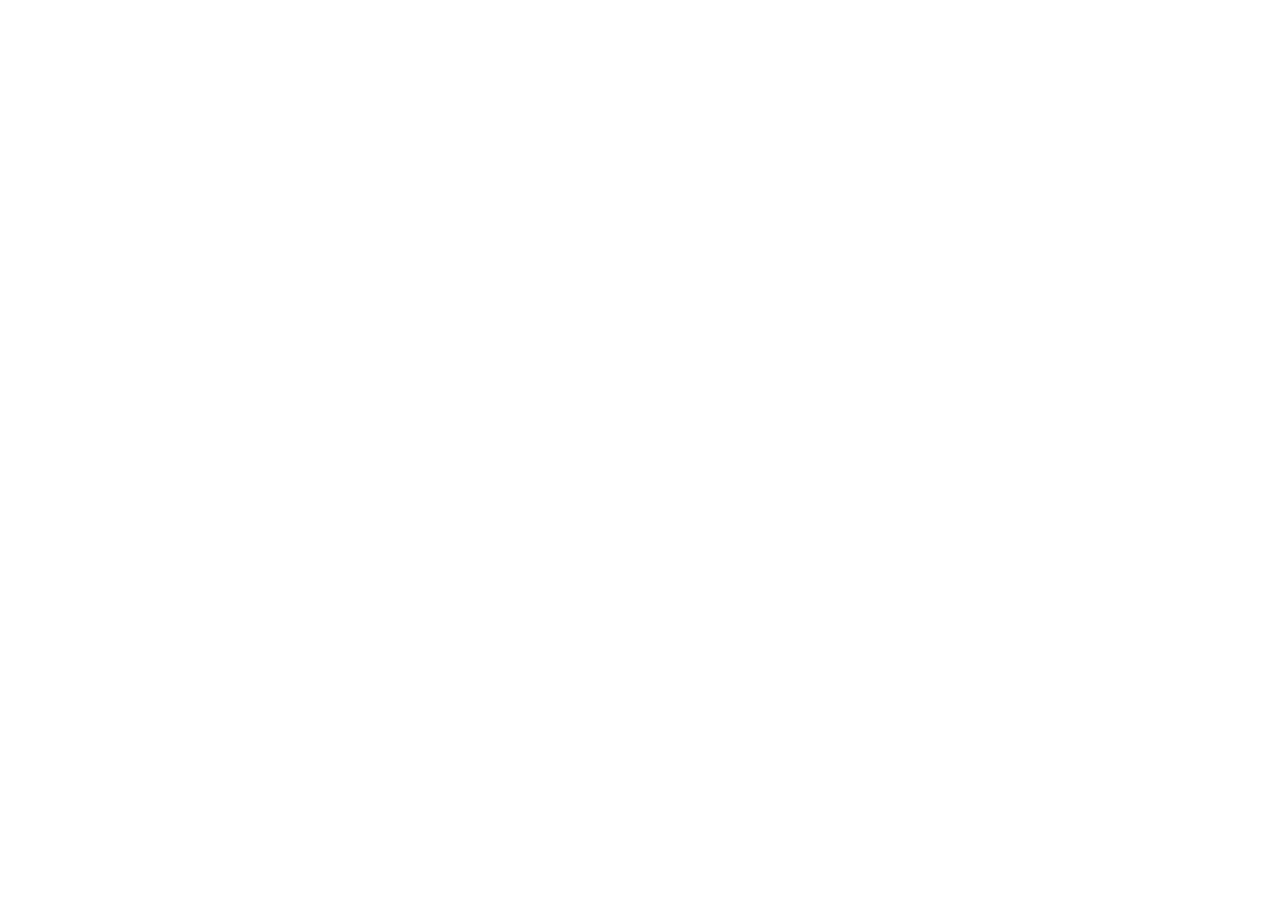
==== Hirer.html @ 2432a807 "Made the necessary files" ====
<!DOCTYPE html>
<html lang="en">
<head>
<meta charset="UTF-8">
<meta name="viewport" content="width=device-width, initial-scale=1.0">
<meta http-equiv="X-UA-Compatible" content="ie=edge">
<meta name="Description" content="Enter your description here"/>
<link rel="stylesheet" href="https://cdnjs.cloudflare.com/ajax/libs/twitter-bootstrap/5.1.0/css/bootstrap.min.css">
<link rel="stylesheet" href="https://cdnjs.cloudflare.com/ajax/libs/font-awesome/5.15.4/css/all.min.css">
<link rel="stylesheet" href="assets/css/style.css">
<title>Hirer Page</title>
</head>
<body>

<script src="https://cdnjs.cloudflare.com/ajax/libs/popper.js/2.9.2/umd/popper.min.js"></script>
<script src="https://cdnjs.cloudflare.com/ajax/libs/twitter-bootstrap/5.1.0/js/bootstrap.min.js"></script>
</body>
</html>
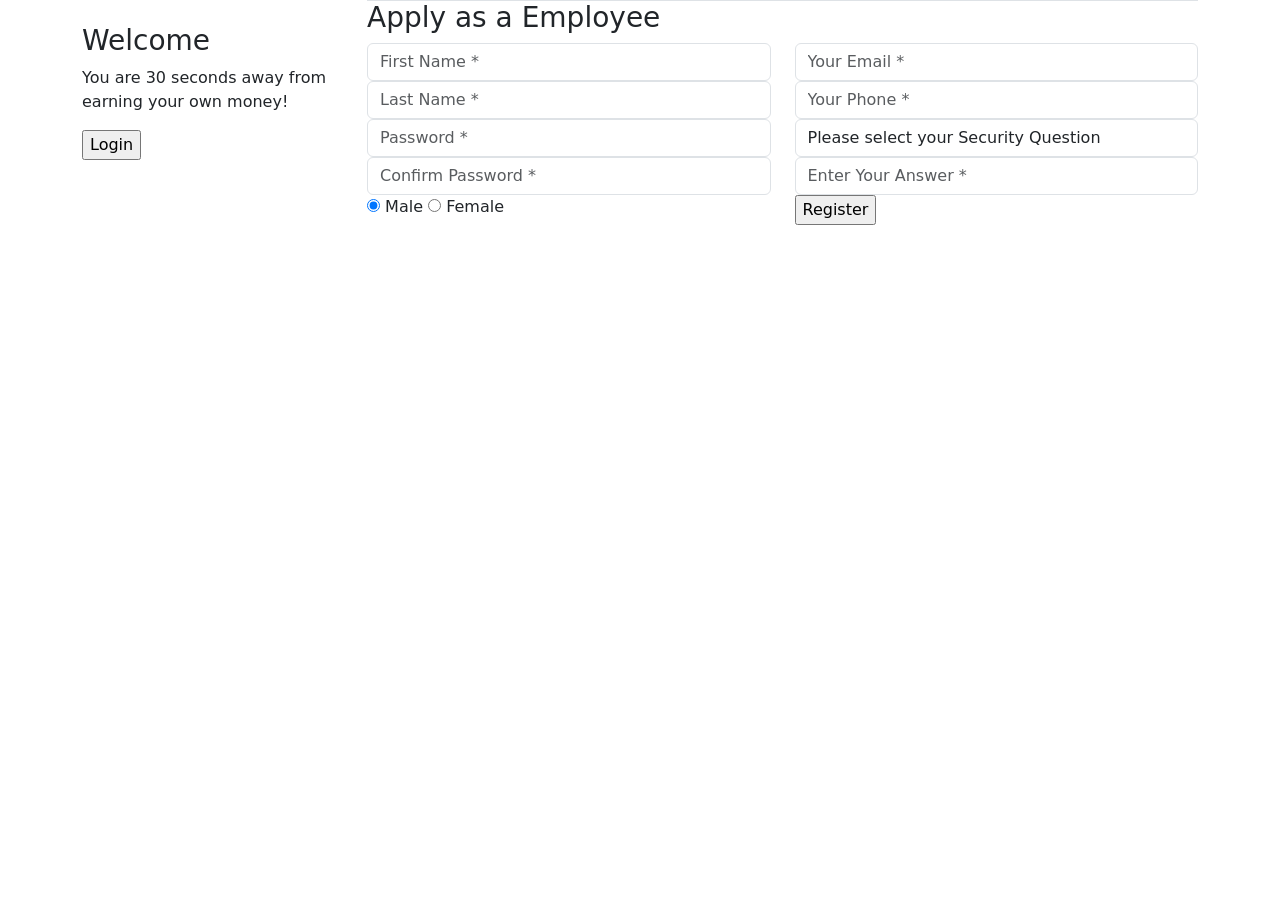
==== commit 135541da: "Wrote the html of Hirer" ====
--- a/Hirer.html
+++ b/Hirer.html
@@ -10,9 +10,167 @@
 <link rel="stylesheet" href="assets/css/style.css">
 <title>Hirer Page</title>
 </head>
-<body>
-
-<script src="https://cdnjs.cloudflare.com/ajax/libs/popper.js/2.9.2/umd/popper.min.js"></script>
-<script src="https://cdnjs.cloudflare.com/ajax/libs/twitter-bootstrap/5.1.0/js/bootstrap.min.js"></script>
-</body>
+<body oncontextmenu="return false" class="snippet-body">
+    <div class="container register">
+      <div class="row">
+        <div class="col-md-3 register-left">
+          <img src="https://image.ibb.co/n7oTvU/logo_white.png" alt="" />
+          <h3>Welcome</h3>
+          <p>You are 30 seconds away from earning your own money!</p>
+          <input type="submit" name="" value="Login" /><br />
+        </div>
+        <div class="col-md-9 register-right">
+          <ul class="nav nav-tabs nav-justified" id="myTab" role="tablist">
+          </ul>
+          <div class="tab-content" id="myTabContent">
+            <div
+              class="tab-pane fade show active"
+              id="home"
+              role="tabpanel"
+              aria-labelledby="home-tab"
+            >
+              <h3 class="register-heading">Apply as a Employee</h3>
+              <div class="row register-form">
+                <div class="col-md-6">
+                  <div class="form-group">
+                    <input
+                      type="text"
+                      class="form-control"
+                      placeholder="First Name *"
+                      value=""
+                    />
+                  </div>
+                  <div class="form-group">
+                    <input
+                      type="text"
+                      class="form-control"
+                      placeholder="Last Name *"
+                      value=""
+                    />
+                  </div>
+                  <div class="form-group">
+                    <input
+                      type="password"
+                      class="form-control"
+                      placeholder="Password *"
+                      value=""
+                    />
+                  </div>
+                  <div class="form-group">
+                    <input
+                      type="password"
+                      class="form-control"
+                      placeholder="Confirm Password *"
+                      value=""
+                    />
+                  </div>
+                  <div class="form-group">
+                    <div class="maxl">
+                      <label class="radio inline">
+                        <input
+                          type="radio"
+                          name="gender"
+                          value="male"
+                          checked
+                        />
+                        <span> Male </span>
+                      </label>
+                      <label class="radio inline">
+                        <input type="radio" name="gender" value="female" />
+                        <span>Female </span>
+                      </label>
+                    </div>
+                  </div>
+                </div>
+                <div class="col-md-6">
+                  <div class="form-group">
+                    <input
+                      type="email"
+                      class="form-control"
+                      placeholder="Your Email *"
+                      value=""
+                    />
+                  </div>
+                  <div class="form-group">
+                    <input
+                      type="text"
+                      minlength="10"
+                      maxlength="10"
+                      name="txtEmpPhone"
+                      class="form-control"
+                      placeholder="Your Phone *"
+                      value=""
+                    />
+                  </div>
+                  <div class="form-group">
+                    <select class="form-control">
+                      <option class="hidden" selected disabled>
+                        Please select your Security Question
+                      </option>
+                      <option>What tf</option>
+                      <option>What tf</option>
+                      <option>What tf</option>
+                    </select>
+                  </div>
+                  <div class="form-group">
+                    <input
+                      type="text"
+                      class="form-control"
+                      placeholder="Enter Your Answer *"
+                      value=""
+                    />
+                  </div>
+                  <input type="submit" class="btnRegister" value="Register" />
+                </div>
+              </div>
+            </div>
+            <div
+              class="tab-pane fade show"
+              id="profile"
+              role="tabpanel"
+              aria-labelledby="profile-tab"
+            >
+              <h3 class="register-heading">Apply as a Hirer</h3>
+              <div class="row register-form">
+                <div class="col-md-6">
+                  <div class="form-group">
+                    <input
+                      type="text"
+                      class="form-control"
+                      placeholder="First Name *"
+                      value=""
+                    />
+                  </div>
+                  <div class="form-group">
+                    <input
+                      type="text"
+                      class="form-control"
+                      placeholder="Last Name *"
+                      value=""
+                    />
+                  </div>
+                  <div class="form-group">
+                    <input
+                      type="email"
+                      class="form-control"
+                      placeholder="Email *"
+                      value=""
+                    />
+                  </div>
+                  <div class="form-group">
+                    <input
+                      type="text"
+                      maxlength="10"
+                      minlength="10"
+                      class="form-control"
+                      placeholder="Phone *"
+                      value=""
+                    />
+                  </div>
+                </div>
+              </div>
+                
+              <script src="https://cdnjs.cloudflare.com/ajax/libs/popper.js/2.9.2/umd/popper.min.js"></script>
+              <script src="https://cdnjs.cloudflare.com/ajax/libs/twitter-bootstrap/5.1.0/js/bootstrap.min.js"></script>
+  </body>
 </html>
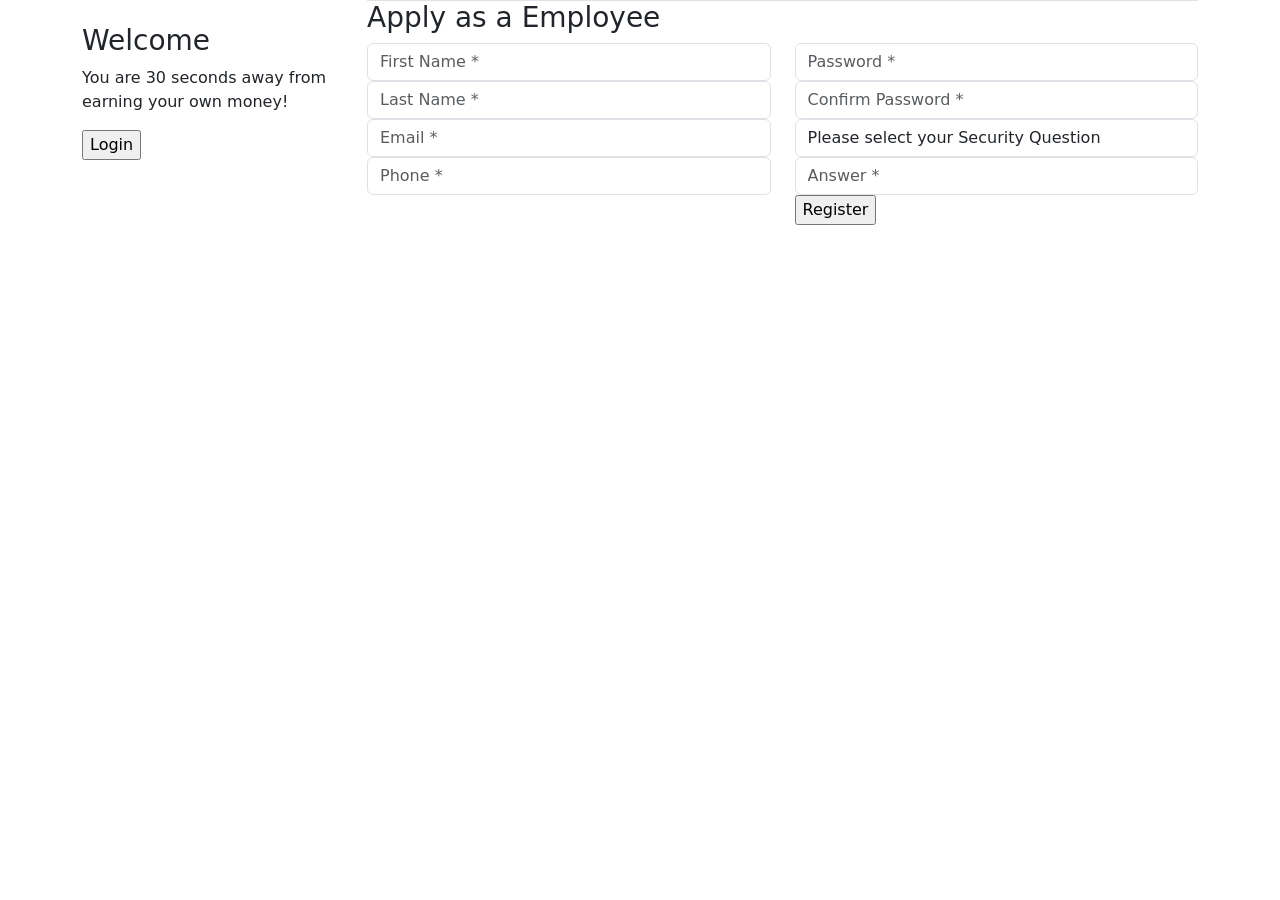
==== commit 6e474ee9: "Wrote the HTML of both the pages" ====
--- a/Hirer.html
+++ b/Hirer.html
@@ -1,176 +1,77 @@
 <!DOCTYPE html>
 <html lang="en">
+
 <head>
-<meta charset="UTF-8">
-<meta name="viewport" content="width=device-width, initial-scale=1.0">
-<meta http-equiv="X-UA-Compatible" content="ie=edge">
-<meta name="Description" content="Enter your description here"/>
-<link rel="stylesheet" href="https://cdnjs.cloudflare.com/ajax/libs/twitter-bootstrap/5.1.0/css/bootstrap.min.css">
-<link rel="stylesheet" href="https://cdnjs.cloudflare.com/ajax/libs/font-awesome/5.15.4/css/all.min.css">
-<link rel="stylesheet" href="assets/css/style.css">
-<title>Hirer Page</title>
+    <meta charset="UTF-8">
+    <meta name="viewport" content="width=device-width, initial-scale=1.0">
+    <meta http-equiv="X-UA-Compatible" content="ie=edge">
+    <meta name="Description" content="Enter your description here" />
+    <link rel="stylesheet" href="https://cdnjs.cloudflare.com/ajax/libs/twitter-bootstrap/5.1.0/css/bootstrap.min.css">
+    <link rel="stylesheet" href="https://cdnjs.cloudflare.com/ajax/libs/font-awesome/5.15.4/css/all.min.css">
+    <link rel="stylesheet" href="assets/css/style.css">
+    <title>Hirer Page</title>
 </head>
+
 <body oncontextmenu="return false" class="snippet-body">
     <div class="container register">
-      <div class="row">
-        <div class="col-md-3 register-left">
-          <img src="https://image.ibb.co/n7oTvU/logo_white.png" alt="" />
-          <h3>Welcome</h3>
-          <p>You are 30 seconds away from earning your own money!</p>
-          <input type="submit" name="" value="Login" /><br />
-        </div>
-        <div class="col-md-9 register-right">
-          <ul class="nav nav-tabs nav-justified" id="myTab" role="tablist">
-          </ul>
-          <div class="tab-content" id="myTabContent">
-            <div
-              class="tab-pane fade show active"
-              id="home"
-              role="tabpanel"
-              aria-labelledby="home-tab"
-            >
-              <h3 class="register-heading">Apply as a Employee</h3>
-              <div class="row register-form">
-                <div class="col-md-6">
-                  <div class="form-group">
-                    <input
-                      type="text"
-                      class="form-control"
-                      placeholder="First Name *"
-                      value=""
-                    />
-                  </div>
-                  <div class="form-group">
-                    <input
-                      type="text"
-                      class="form-control"
-                      placeholder="Last Name *"
-                      value=""
-                    />
-                  </div>
-                  <div class="form-group">
-                    <input
-                      type="password"
-                      class="form-control"
-                      placeholder="Password *"
-                      value=""
-                    />
-                  </div>
-                  <div class="form-group">
-                    <input
-                      type="password"
-                      class="form-control"
-                      placeholder="Confirm Password *"
-                      value=""
-                    />
-                  </div>
-                  <div class="form-group">
-                    <div class="maxl">
-                      <label class="radio inline">
-                        <input
-                          type="radio"
-                          name="gender"
-                          value="male"
-                          checked
-                        />
-                        <span> Male </span>
-                      </label>
-                      <label class="radio inline">
-                        <input type="radio" name="gender" value="female" />
-                        <span>Female </span>
-                      </label>
+        <div class="row">
+            <div class="col-md-3 register-left">
+                <img src="https://image.ibb.co/n7oTvU/logo_white.png" alt="" />
+                <h3>Welcome</h3>
+                <p>You are 30 seconds away from earning your own money!</p>
+                <input type="submit" name="" value="Login" /><br />
+            </div>
+            <div class="col-md-9 register-right">
+                <ul class="nav nav-tabs nav-justified" id="myTab" role="tablist">
+                </ul>
+                <div class="tab-content" id="myTabContent">
+                    <div class="tab-pane fade show active" id="home" role="tabpanel" aria-labelledby="home-tab">
+                        <h3 class="register-heading">Apply as a Employee</h3>
+                        <div class="row register-form">
+                            <div class="col-md-6">
+                                <div class="form-group">
+                                    <input type="text" class="form-control" placeholder="First Name *" value="" />
+                                </div>
+                                <div class="form-group">
+                                    <input type="text" class="form-control" placeholder="Last Name *" value="" />
+                                </div>
+                                <div class="form-group">
+                                    <input type="password" class="form-control" placeholder="Email *" value="" />
+                                </div>
+                                <div class="form-group">
+                                    <input type="password" class="form-control" placeholder="Phone *"
+                                        value="" />
+                                </div>
+                            </div>
+                            <div class="col-md-6">
+                                <div class="form-group">
+                                    <input type="email" class="form-control" placeholder="Password *" value="" />
+                                </div>
+                                <div class="form-group">
+                                    <input type="text" minlength="10" maxlength="10" name="txtEmpPhone"
+                                        class="form-control" placeholder="Confirm Password *" value="" />
+                                </div>
+                                <div class="form-group">
+                                    <select class="form-control">
+                                        <option class="hidden" selected disabled>
+                                            Please select your Security Question
+                                        </option>
+                                        <option>What is your pet's name?</option>
+                                        <option>Whom do you love the most?</option>
+                                        <option>What is the name of your first school?</option>
+                                    </select>
+                                </div>
+                                <div class="form-group">
+                                    <input type="text" class="form-control" placeholder="Answer *"
+                                        value="" />
+                                </div>
+                                <input type="submit" class="btnRegister" value="Register" />
+                            </div>
+                        </div>
                     </div>
-                  </div>
-                </div>
-                <div class="col-md-6">
-                  <div class="form-group">
-                    <input
-                      type="email"
-                      class="form-control"
-                      placeholder="Your Email *"
-                      value=""
-                    />
-                  </div>
-                  <div class="form-group">
-                    <input
-                      type="text"
-                      minlength="10"
-                      maxlength="10"
-                      name="txtEmpPhone"
-                      class="form-control"
-                      placeholder="Your Phone *"
-                      value=""
-                    />
-                  </div>
-                  <div class="form-group">
-                    <select class="form-control">
-                      <option class="hidden" selected disabled>
-                        Please select your Security Question
-                      </option>
-                      <option>What tf</option>
-                      <option>What tf</option>
-                      <option>What tf</option>
-                    </select>
-                  </div>
-                  <div class="form-group">
-                    <input
-                      type="text"
-                      class="form-control"
-                      placeholder="Enter Your Answer *"
-                      value=""
-                    />
-                  </div>
-                  <input type="submit" class="btnRegister" value="Register" />
-                </div>
-              </div>
-            </div>
-            <div
-              class="tab-pane fade show"
-              id="profile"
-              role="tabpanel"
-              aria-labelledby="profile-tab"
-            >
-              <h3 class="register-heading">Apply as a Hirer</h3>
-              <div class="row register-form">
-                <div class="col-md-6">
-                  <div class="form-group">
-                    <input
-                      type="text"
-                      class="form-control"
-                      placeholder="First Name *"
-                      value=""
-                    />
-                  </div>
-                  <div class="form-group">
-                    <input
-                      type="text"
-                      class="form-control"
-                      placeholder="Last Name *"
-                      value=""
-                    />
-                  </div>
-                  <div class="form-group">
-                    <input
-                      type="email"
-                      class="form-control"
-                      placeholder="Email *"
-                      value=""
-                    />
-                  </div>
-                  <div class="form-group">
-                    <input
-                      type="text"
-                      maxlength="10"
-                      minlength="10"
-                      class="form-control"
-                      placeholder="Phone *"
-                      value=""
-                    />
-                  </div>
-                </div>
-              </div>
-                
-              <script src="https://cdnjs.cloudflare.com/ajax/libs/popper.js/2.9.2/umd/popper.min.js"></script>
-              <script src="https://cdnjs.cloudflare.com/ajax/libs/twitter-bootstrap/5.1.0/js/bootstrap.min.js"></script>
-  </body>
+                        <script src="https://cdnjs.cloudflare.com/ajax/libs/popper.js/2.9.2/umd/popper.min.js"></script>
+                        <script
+                            src="https://cdnjs.cloudflare.com/ajax/libs/twitter-bootstrap/5.1.0/js/bootstrap.min.js"></script>
+</body>
+
 </html>
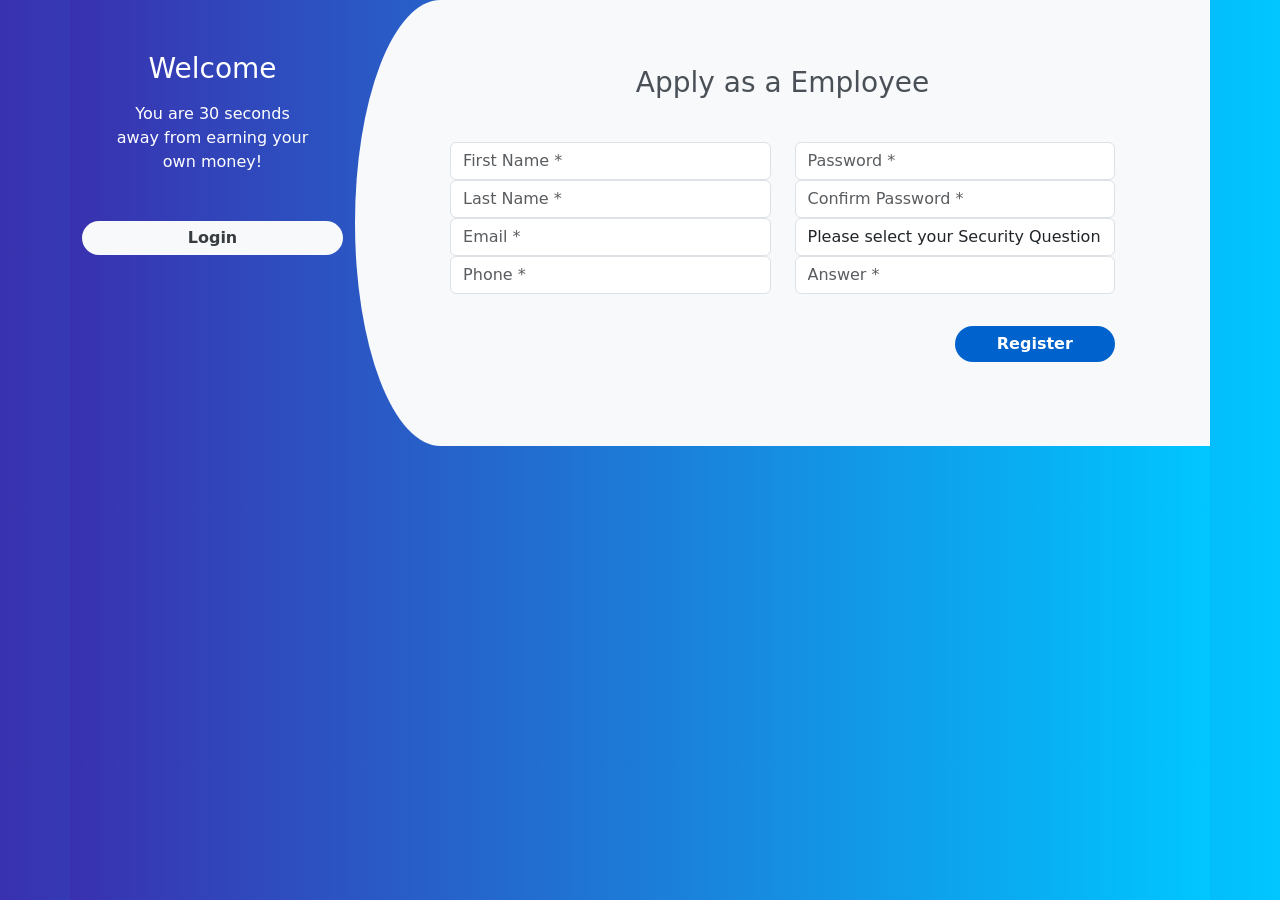
==== commit 0ee190db: "Wrote the css" ====
--- a/Hirer.html
+++ b/Hirer.html
@@ -8,7 +8,7 @@
     <meta name="Description" content="Enter your description here" />
     <link rel="stylesheet" href="https://cdnjs.cloudflare.com/ajax/libs/twitter-bootstrap/5.1.0/css/bootstrap.min.css">
     <link rel="stylesheet" href="https://cdnjs.cloudflare.com/ajax/libs/font-awesome/5.15.4/css/all.min.css">
-    <link rel="stylesheet" href="assets/css/style.css">
+    <link rel="stylesheet" href="./style.css">
     <title>Hirer Page</title>
 </head>
 
--- a/style.css
+++ b/style.css
@@ -0,0 +1,130 @@
+body{
+    background: -webkit-linear-gradient(left, #3931af, #00c6ff);
+}
+
+html, body {
+    height: 100%;
+    width: 100%;
+    margin: 0;
+    padding: 0;
+}
+
+.register {
+    background: -webkit-linear-gradient(left, #3931af, #00c6ff);
+    width: 100%;
+    height: 100%;
+  }
+
+  .register-left {
+    text-align: center;
+    color: #fff;
+    margin-top: 0;
+  }
+
+  .register-left input {
+    border: none;
+    border-radius: 1.5rem;
+    padding: 2%;
+    width: 100%;
+    background: #f8f9fa;
+    font-weight: bold;
+    color: #383d41;
+    margin-top:0;
+    margin-bottom: 0;
+    cursor: pointer;
+  }
+
+  .register-right {
+    background: #f8f9fa;
+    border-top-left-radius: 10% 50%;
+    border-bottom-left-radius: 10% 50%;
+  }
+
+  .register-left img {
+    margin-top: 15%;
+    margin-bottom: 5%;
+    width: 25%;
+    -webkit-animation: mover 2s infinite alternate;
+    animation: mover 1s infinite alternate;
+  }
+
+  @-webkit-keyframes mover {
+    0% {
+      transform: translateY(0);
+    }
+
+    100% {
+      transform: translateY(-20px);
+    }
+  }
+
+  @keyframes mover {
+    0% {
+      transform: translateY(0);
+    }
+
+    100% {
+      transform: translateY(-20px);
+    }
+  }
+
+  .register-left p {
+    font-weight: lighter;
+    padding: 12%;
+    margin-top: -9%;
+  }
+
+  .register .register-form {
+    padding: 10%;
+    margin-top: 10%;
+  }
+
+  .btnRegister {
+    float: right;
+    margin-top: 10%;
+    border: none;
+    border-radius: 1.5rem;
+    padding: 2%;
+    background: #0062cc;
+    color: #fff;
+    font-weight: 600;
+    width: 50%;
+    cursor: pointer;
+  }
+
+  .register .nav-tabs {
+    margin-top: 3%;
+    border: none;
+    background: #0062cc;
+    border-radius: 1.5rem;
+    width: 28%;
+    float: right;
+  }
+
+  .register .nav-tabs .nav-link {
+    padding: 2%;
+    height: 34px;
+    font-weight: 600;
+    color: #fff;
+    border-top-right-radius: 1.5rem;
+    border-bottom-right-radius: 1.5rem;
+  }
+
+  .register .nav-tabs .nav-link:hover {
+    border: none;
+  }
+
+  .register .nav-tabs .nav-link.active {
+    width: 100px;
+    color: #0062cc;
+    border: 2px solid #0062cc;
+    border-top-left-radius: 1.5rem;
+    border-bottom-left-radius: 1.5rem;
+  }
+
+  .register-heading {
+    text-align: center;
+    margin-top: 8%;
+    margin-bottom: -15%;
+    color: #495057;
+  }
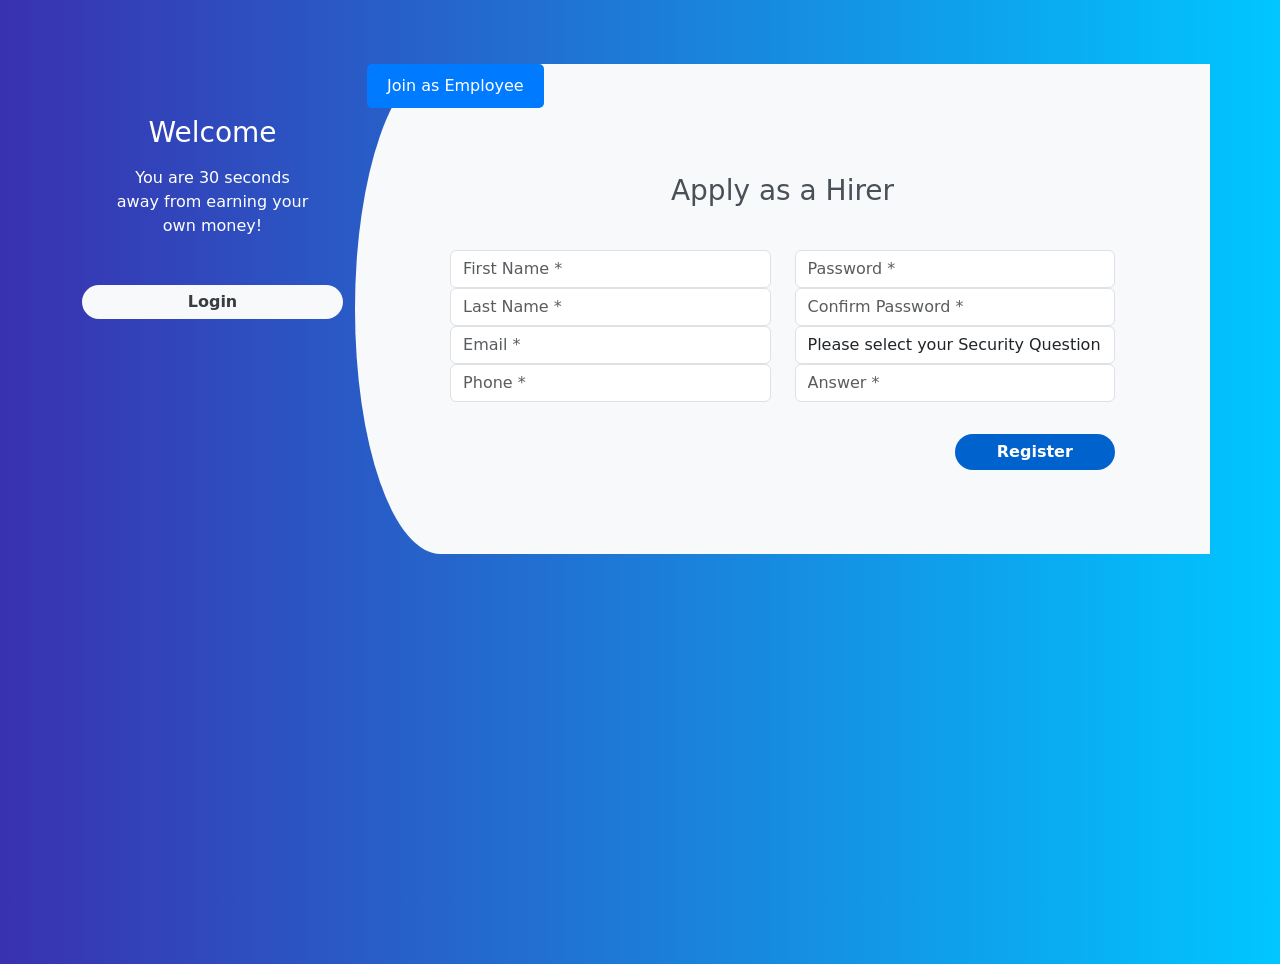
==== commit 644966d6: "Completed the project" ====
--- a/Hirer.html
+++ b/Hirer.html
@@ -26,7 +26,9 @@
                 </ul>
                 <div class="tab-content" id="myTabContent">
                     <div class="tab-pane fade show active" id="home" role="tabpanel" aria-labelledby="home-tab">
-                        <h3 class="register-heading">Apply as a Employee</h3>
+                        <a href="./Employee.html" class="button">Join as Employee</a>
+                        <h3 class="register-heading">Apply as a Hirer</h3>
+                        
                         <div class="row register-form">
                             <div class="col-md-6">
                                 <div class="form-group">
--- a/style.css
+++ b/style.css
@@ -10,9 +10,11 @@
 }
 
 .register {
-    background: -webkit-linear-gradient(left, #3931af, #00c6ff);
     width: 100%;
     height: 100%;
+    /* margin: 0;
+    padding: 0; */
+    margin-top: 5%;
   }
 
   .register-left {
@@ -43,31 +45,10 @@
   .register-left img {
     margin-top: 15%;
     margin-bottom: 5%;
-    width: 25%;
+    width: 100%;
     -webkit-animation: mover 2s infinite alternate;
     animation: mover 1s infinite alternate;
   }
-
-  @-webkit-keyframes mover {
-    0% {
-      transform: translateY(0);
-    }
-
-    100% {
-      transform: translateY(-20px);
-    }
-  }
-
-  @keyframes mover {
-    0% {
-      transform: translateY(0);
-    }
-
-    100% {
-      transform: translateY(-20px);
-    }
-  }
-
   .register-left p {
     font-weight: lighter;
     padding: 12%;
@@ -127,4 +108,23 @@
     margin-top: 8%;
     margin-bottom: -15%;
     color: #495057;
-  }+  }
+
+  .button {
+    display: inline-flex;
+    justify-content: center;
+    align-items: left;
+    padding: 10px 20px;
+    font-size: 16px;
+    color: #fff;
+    background-color: #007bff;
+    border: none;
+    border-radius: 5px;
+    text-decoration: none;
+    transition: background-color 0.3s ease;
+}
+
+.button:hover {
+    background-color: #0056b3;
+    color: #fff;
+}
